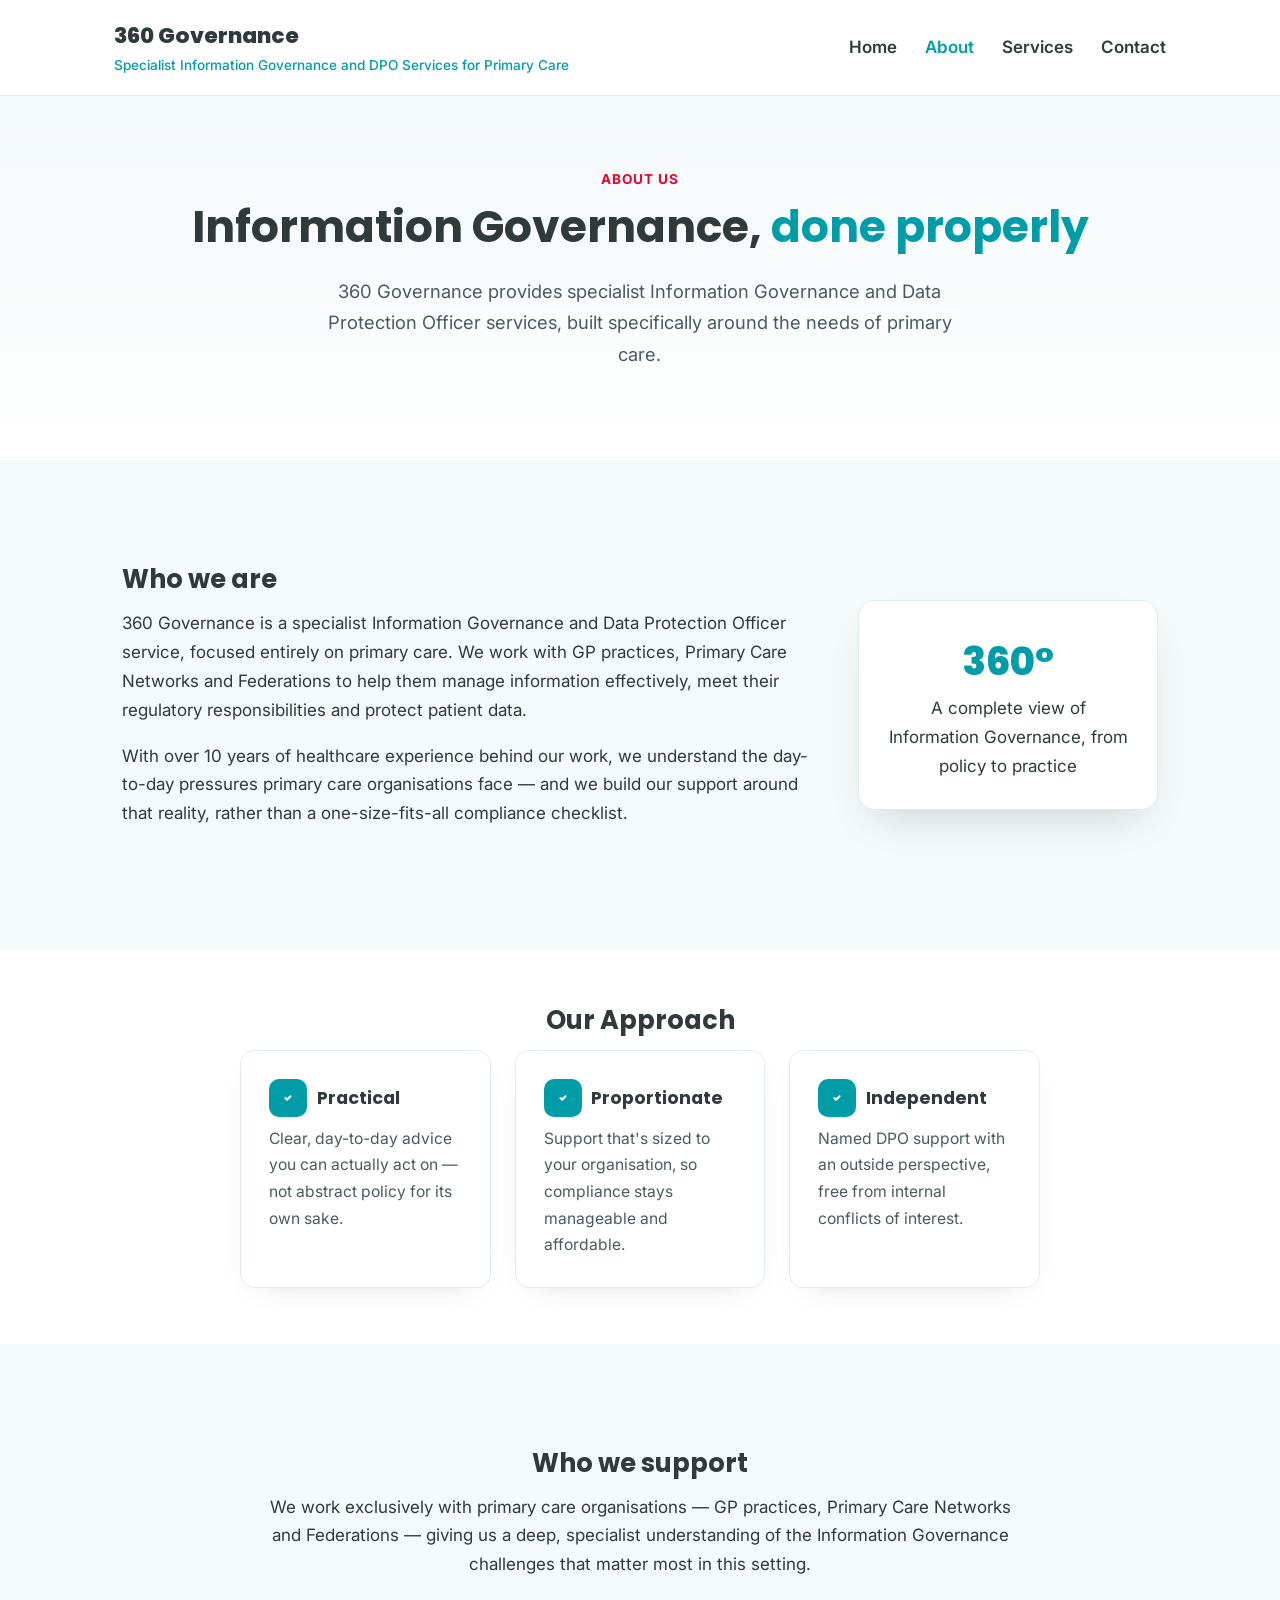
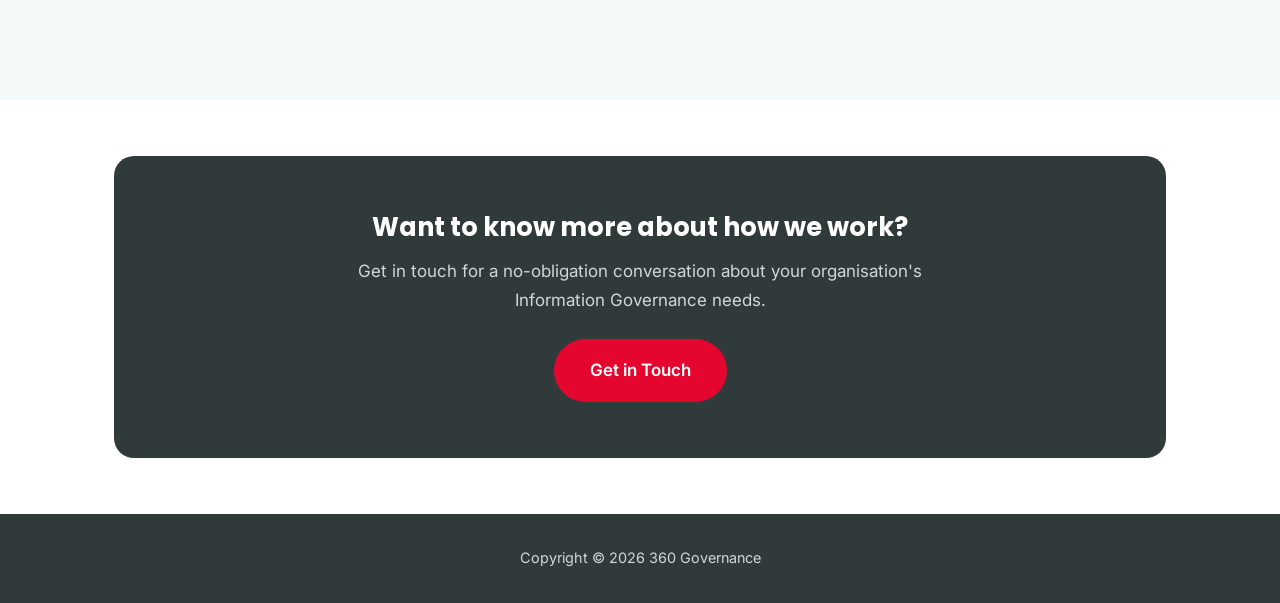
==== about.html @ 07951db1 "Build static 360 Governance site (HTML/CSS, GitHub Pages ready)" ====
<!doctype html>
<html lang="en">
<head>
<meta charset="UTF-8">
<meta name="viewport" content="width=device-width, initial-scale=1.0">
<title>About | 360 Governance</title>
<meta name="description" content="360 Governance is a specialist Information Governance and Data Protection Officer service, focused entirely on primary care.">
<link rel="preconnect" href="https://fonts.googleapis.com">
<link rel="preconnect" href="https://fonts.gstatic.com" crossorigin>
<link href="https://fonts.googleapis.com/css2?family=Inter:wght@400;500;600&family=Poppins:wght@600;700;800&display=swap" rel="stylesheet">
<link rel="stylesheet" href="styles.css">
</head>
<body>

<header class="site-header">
  <div class="container">
    <div class="brand">
      <span class="site-title">360 Governance</span>
      <span class="site-tagline">Specialist Information Governance and DPO Services for Primary Care</span>
    </div>
    <nav class="main-nav">
      <ul>
        <li><a href="index.html">Home</a></li>
        <li><a href="about.html" class="active">About</a></li>
        <li><a href="services.html">Services</a></li>
        <li><a href="contact.html">Contact</a></li>
      </ul>
    </nav>
  </div>
</header>

<section class="hero center">
  <div class="container">
    <div class="hero-eyebrow">About Us</div>
    <h1>Information Governance, <span class="accent">done properly</span></h1>
    <p class="lead">360 Governance provides specialist Information Governance and Data Protection Officer services, built specifically around the needs of primary care.</p>
  </div>
</section>

<section class="section-alt">
  <div class="container section-alt-inner hero-grid">
    <div>
      <h2>Who we are</h2>
      <p>360 Governance is a specialist Information Governance and Data Protection Officer service, focused entirely on primary care. We work with GP practices, Primary Care Networks and Federations to help them manage information effectively, meet their regulatory responsibilities and protect patient data.</p>
      <p>With over 10 years of healthcare experience behind our work, we understand the day-to-day pressures primary care organisations face — and we build our support around that reality, rather than a one-size-fits-all compliance checklist.</p>
    </div>
    <div>
      <div class="hero-badge">
        <span class="num">360&deg;</span>
        A complete view of Information Governance, from policy to practice
      </div>
    </div>
  </div>
</section>

<section>
  <div class="container">
    <h2 style="text-align:center;">Our Approach</h2>
    <div class="card-grid cols-2" style="max-width:800px;margin:0 auto;grid-template-columns:repeat(3,1fr);">
      <div class="card">
        <h3>Practical</h3>
        <p>Clear, day-to-day advice you can actually act on — not abstract policy for its own sake.</p>
      </div>
      <div class="card">
        <h3>Proportionate</h3>
        <p>Support that's sized to your organisation, so compliance stays manageable and affordable.</p>
      </div>
      <div class="card">
        <h3>Independent</h3>
        <p>Named DPO support with an outside perspective, free from internal conflicts of interest.</p>
      </div>
    </div>
  </div>
</section>

<section class="section-alt">
  <div class="container section-alt-inner section-center">
    <h2>Who we support</h2>
    <p>We work exclusively with primary care organisations — GP practices, Primary Care Networks and Federations — giving us a deep, specialist understanding of the Information Governance challenges that matter most in this setting.</p>
  </div>
</section>

<section>
  <div class="container">
    <div class="cta-band">
      <h2>Want to know more about how we work?</h2>
      <p>Get in touch for a no-obligation conversation about your organisation's Information Governance needs.</p>
      <div class="btn-group">
        <a href="contact.html" class="btn btn-primary">Get in Touch</a>
      </div>
    </div>
  </div>
</section>

<footer class="site-footer">
  <div class="container">
    Copyright &copy; 2026 360 Governance
  </div>
</footer>

</body>
</html>
---- styles.css ----
:root{
  --ig-teal:#009DA8;
  --ig-teal-dark:#00747c;
  --ig-navy:#303A3B;
  --ig-red:#E5062F;
  --ig-red-dark:#c2041f;
  --ig-bg-alt:#F4F9FA;
  --ig-border:#E3ECED;
}
*{box-sizing:border-box;}
body{margin:0;font-family:'Inter',-apple-system,'Segoe UI',Roboto,sans-serif;color:var(--ig-navy);font-size:17px;line-height:1.7;background:#fff;}
h1,h2,h3,h4{font-family:'Poppins',sans-serif;font-weight:700;color:var(--ig-navy);line-height:1.25;margin:0 0 .5em;}
p{margin:0 0 1em;}
a{color:var(--ig-teal);text-decoration:none;}
a:hover{color:var(--ig-teal-dark);}
.accent{color:var(--ig-teal);}
.container{max-width:1100px;margin:0 auto;padding:0 1.5rem;}

header.site-header{border-bottom:1px solid var(--ig-border);padding:1.1rem 0;}
header.site-header .container{display:flex;align-items:center;justify-content:space-between;flex-wrap:wrap;gap:1rem;}
.brand{display:flex;flex-direction:column;}
.brand .site-title{font-family:'Poppins',sans-serif;font-weight:800;font-size:1.35rem;color:var(--ig-navy);}
.brand .site-tagline{font-size:.85rem;color:var(--ig-teal);font-weight:500;}
nav.main-nav ul{list-style:none;display:flex;gap:1.75rem;margin:0;padding:0;}
nav.main-nav a{font-weight:600;color:var(--ig-navy);}
nav.main-nav a:hover, nav.main-nav a.active{color:var(--ig-teal);}

.btn{display:inline-block;border-radius:100px;padding:.9em 2em;font-weight:600;font-family:'Inter',sans-serif;border:2px solid transparent;transition:all .2s ease;cursor:pointer;}
.btn-primary{background:var(--ig-red);color:#fff;}
.btn-primary:hover{background:var(--ig-red-dark);color:#fff;transform:translateY(-1px);}
.btn-outline{background:transparent;border-color:var(--ig-teal);color:var(--ig-teal);}
.btn-outline:hover{background:var(--ig-teal);color:#fff;}
.btn-group{display:flex;gap:1rem;flex-wrap:wrap;margin-top:1.5rem;}

.hero{background:linear-gradient(180deg,#F4F9FA 0%,#fff 100%);padding:4.5rem 0;}
.hero-eyebrow{text-transform:uppercase;letter-spacing:.08em;font-weight:700;font-size:.85rem;color:var(--ig-red);margin-bottom:.5rem;}
.hero h1{font-size:2.75rem;}
.hero p.lead{font-size:1.15rem;color:#4b5a5b;max-width:36em;}
.hero.center{text-align:center;}
.hero.center p.lead{margin-left:auto;margin-right:auto;}
.hero-grid{display:flex;align-items:center;gap:2.5rem;flex-wrap:wrap;}
.hero-grid > div:first-child{flex:1 1 480px;}
.hero-grid > div:last-child{flex:0 1 300px;}

.hero-badge{background:#fff;border:1px solid var(--ig-border);border-radius:16px;padding:1.75rem;box-shadow:0 20px 40px -20px rgba(48,58,59,.25);text-align:center;}
.hero-badge .num{font-family:'Poppins',sans-serif;font-weight:800;font-size:2.4rem;color:var(--ig-teal);display:block;}

section{padding:3.5rem 0;}
.section-alt{background:var(--ig-bg-alt);}
.section-alt-inner{border-radius:20px;padding:3rem 2rem;}
.section-center{text-align:center;}
.section-center p{max-width:44em;margin-left:auto;margin-right:auto;}
.section-intro{text-align:center;color:#4b5a5b;max-width:36em;margin:0 auto 2.5rem;}

.card-grid{display:grid;grid-template-columns:repeat(3,1fr);gap:1.5rem;}
.card-grid.cols-4{grid-template-columns:repeat(4,1fr);}
.card-grid.cols-2{grid-template-columns:repeat(2,1fr);}
.card{background:#fff;border:1px solid var(--ig-border);border-radius:14px;padding:1.75rem;box-shadow:0 10px 30px -22px rgba(48,58,59,.35);transition:transform .2s ease,box-shadow .2s ease;}
.card:hover{transform:translateY(-4px);box-shadow:0 16px 30px -18px rgba(0,157,168,.35);}
.card h3{display:flex;align-items:center;gap:.6rem;font-size:1.1rem;margin-top:0;}
.card h3:before{content:"";width:38px;height:38px;flex:0 0 38px;border-radius:10px;background:var(--ig-teal) url("data:image/svg+xml,%3Csvg xmlns='http://www.w3.org/2000/svg' width='20' height='20' viewBox='0 0 24 24' fill='none' stroke='white' stroke-width='2.5' stroke-linecap='round' stroke-linejoin='round'%3E%3Cpath d='M9 12l2 2 4-4'/%3E%3C/svg%3E") no-repeat center;}
.card p{margin-bottom:0;font-size:.98rem;color:#4b5a5b;}

.why-list{list-style:none;margin:2rem auto 0;padding:0;display:grid;grid-template-columns:1fr 1fr;gap:.9rem 2rem;max-width:44em;}
.why-list li{position:relative;padding-left:2.1rem;font-weight:500;}
.why-list li:before{content:"";position:absolute;left:0;top:.15em;width:1.4rem;height:1.4rem;border-radius:50%;background:var(--ig-teal) url("data:image/svg+xml,%3Csvg xmlns='http://www.w3.org/2000/svg' width='14' height='14' viewBox='0 0 24 24' fill='none' stroke='white' stroke-width='3' stroke-linecap='round' stroke-linejoin='round'%3E%3Cpath d='M20 6L9 17l-5-5'/%3E%3C/svg%3E") no-repeat center;}

.cta-band{background:var(--ig-navy);border-radius:20px;padding:3.5rem 2rem;text-align:center;}
.cta-band h2{color:#fff;}
.cta-band p{color:#cfd8d9;max-width:38em;margin:0 auto 1.5rem;}
.cta-band .btn-group{justify-content:center;}

footer.site-footer{background:var(--ig-navy);color:#cfd8d9;padding:2rem 0;text-align:center;font-size:.9rem;}
footer.site-footer a{color:#cfd8d9;}
footer.site-footer a:hover{color:var(--ig-teal);}

.contact-mailto{text-align:center;padding:1rem 0 2rem;}
.contact-mailto .hero-badge{max-width:420px;margin:0 auto;}
.contact-mailto .btn{margin-top:1rem;}

@media (max-width:780px){
  .hero h1{font-size:2rem;}
  .hero{padding:2.5rem 0;}
  .card-grid, .card-grid.cols-4, .card-grid.cols-2{grid-template-columns:1fr;}
  .why-list{grid-template-columns:1fr;}
  nav.main-nav ul{gap:1rem;flex-wrap:wrap;justify-content:center;}
  header.site-header .container{flex-direction:column;text-align:center;}
}
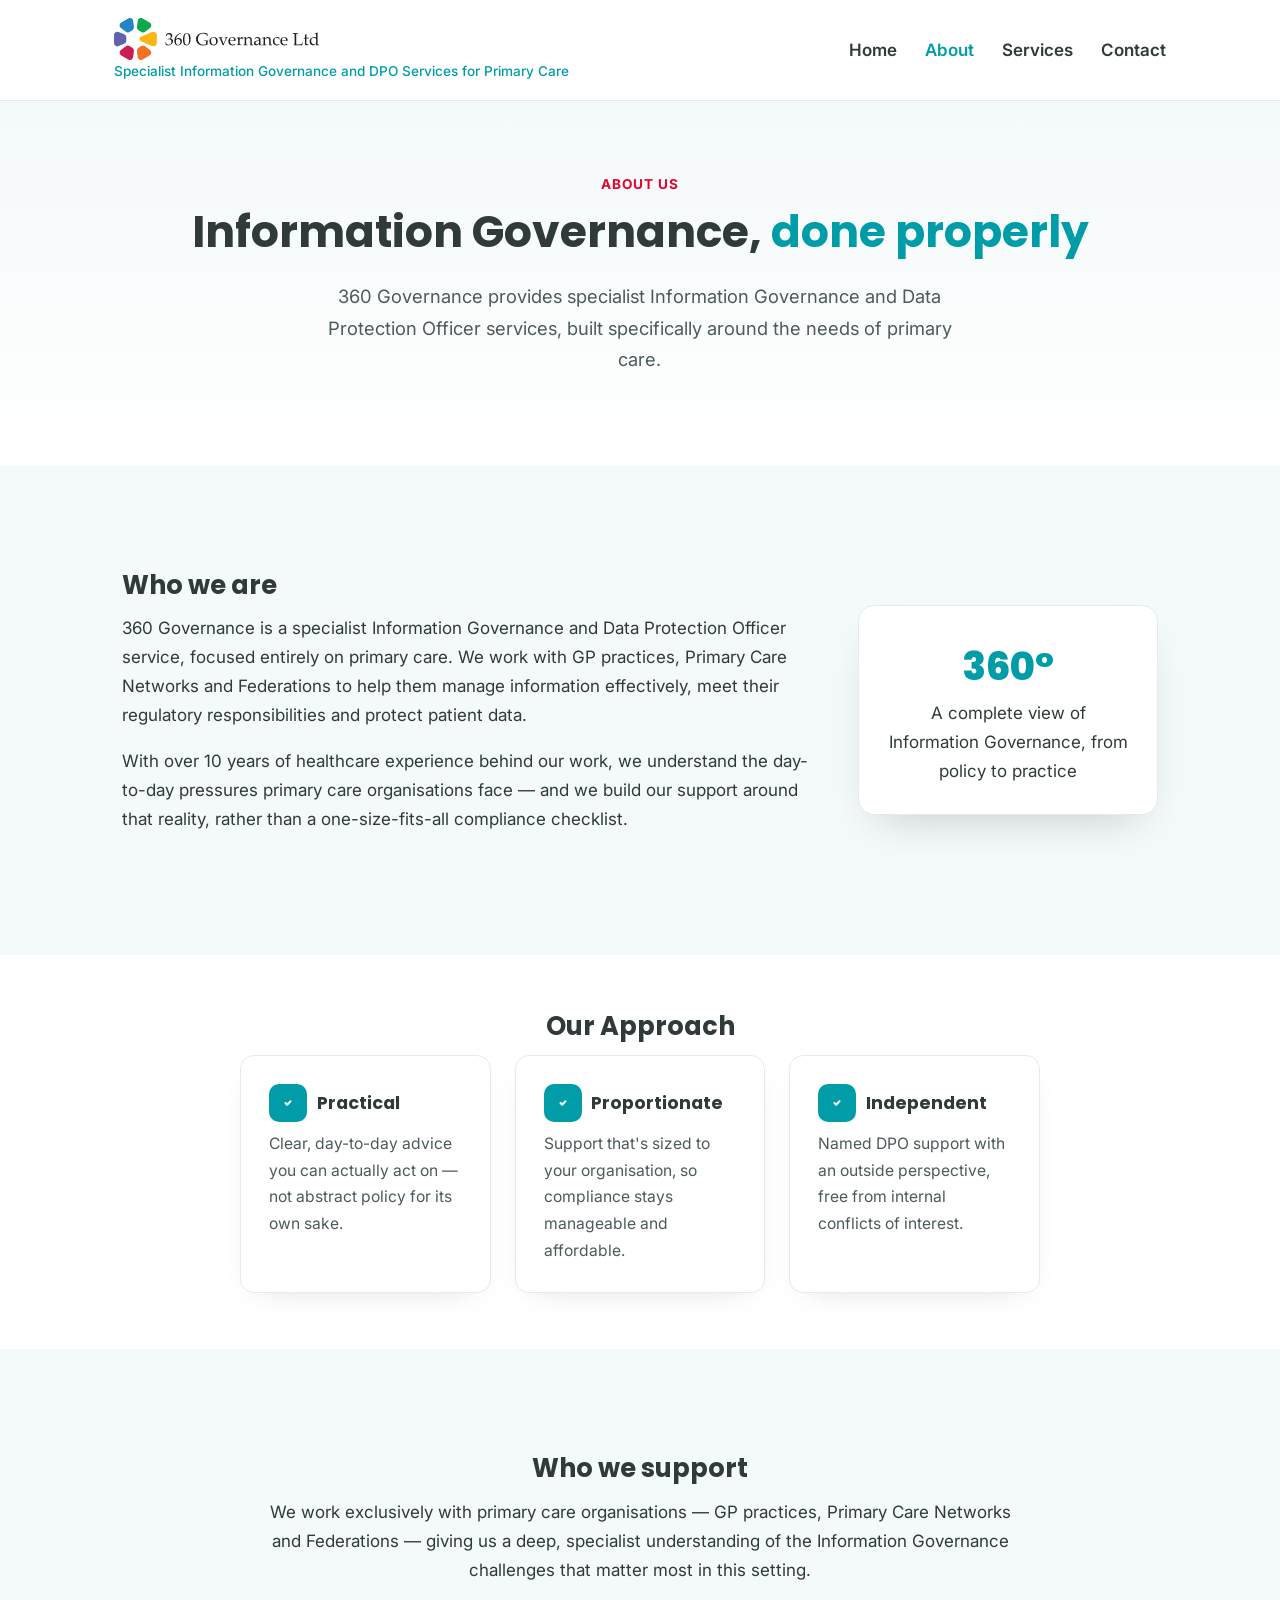
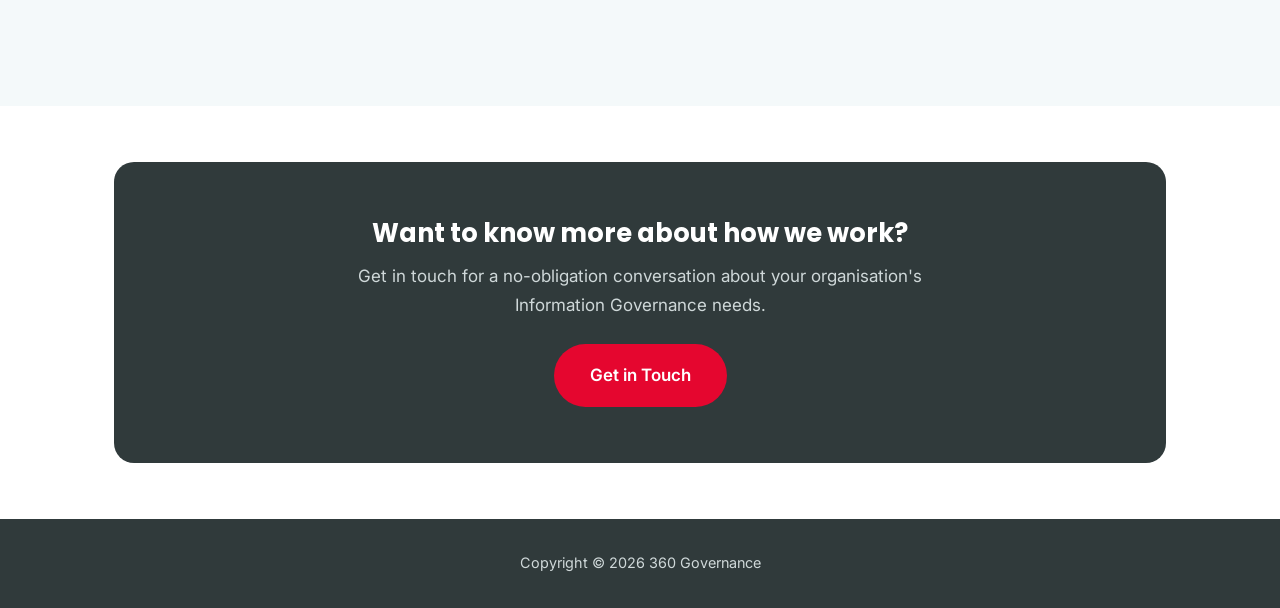
==== commit 7622cdad: "Add 360 Governance logo to header and favicon" ====
--- a/about.html
+++ b/about.html
@@ -9,13 +9,14 @@
 <link rel="preconnect" href="https://fonts.gstatic.com" crossorigin>
 <link href="https://fonts.googleapis.com/css2?family=Inter:wght@400;500;600&family=Poppins:wght@600;700;800&display=swap" rel="stylesheet">
 <link rel="stylesheet" href="styles.css">
+<link rel="icon" href="images/logo.svg" type="image/svg+xml">
 </head>
 <body>
 
 <header class="site-header">
   <div class="container">
     <div class="brand">
-      <span class="site-title">360 Governance</span>
+      <a href="index.html" class="brand-logo-link"><img src="images/logo.svg" alt="360 Governance" class="brand-logo"></a>
       <span class="site-tagline">Specialist Information Governance and DPO Services for Primary Care</span>
     </div>
     <nav class="main-nav">
--- a/styles.css
+++ b/styles.css
@@ -86,3 +86,10 @@
   nav.main-nav ul{gap:1rem;flex-wrap:wrap;justify-content:center;}
   header.site-header .container{flex-direction:column;text-align:center;}
 }
+
+.brand-logo-link{display:inline-block;}
+.brand-logo{height:42px;width:auto;display:block;}
+@media (max-width:780px){
+  .brand-logo{height:36px;}
+  header.site-header .container{align-items:center;}
+}
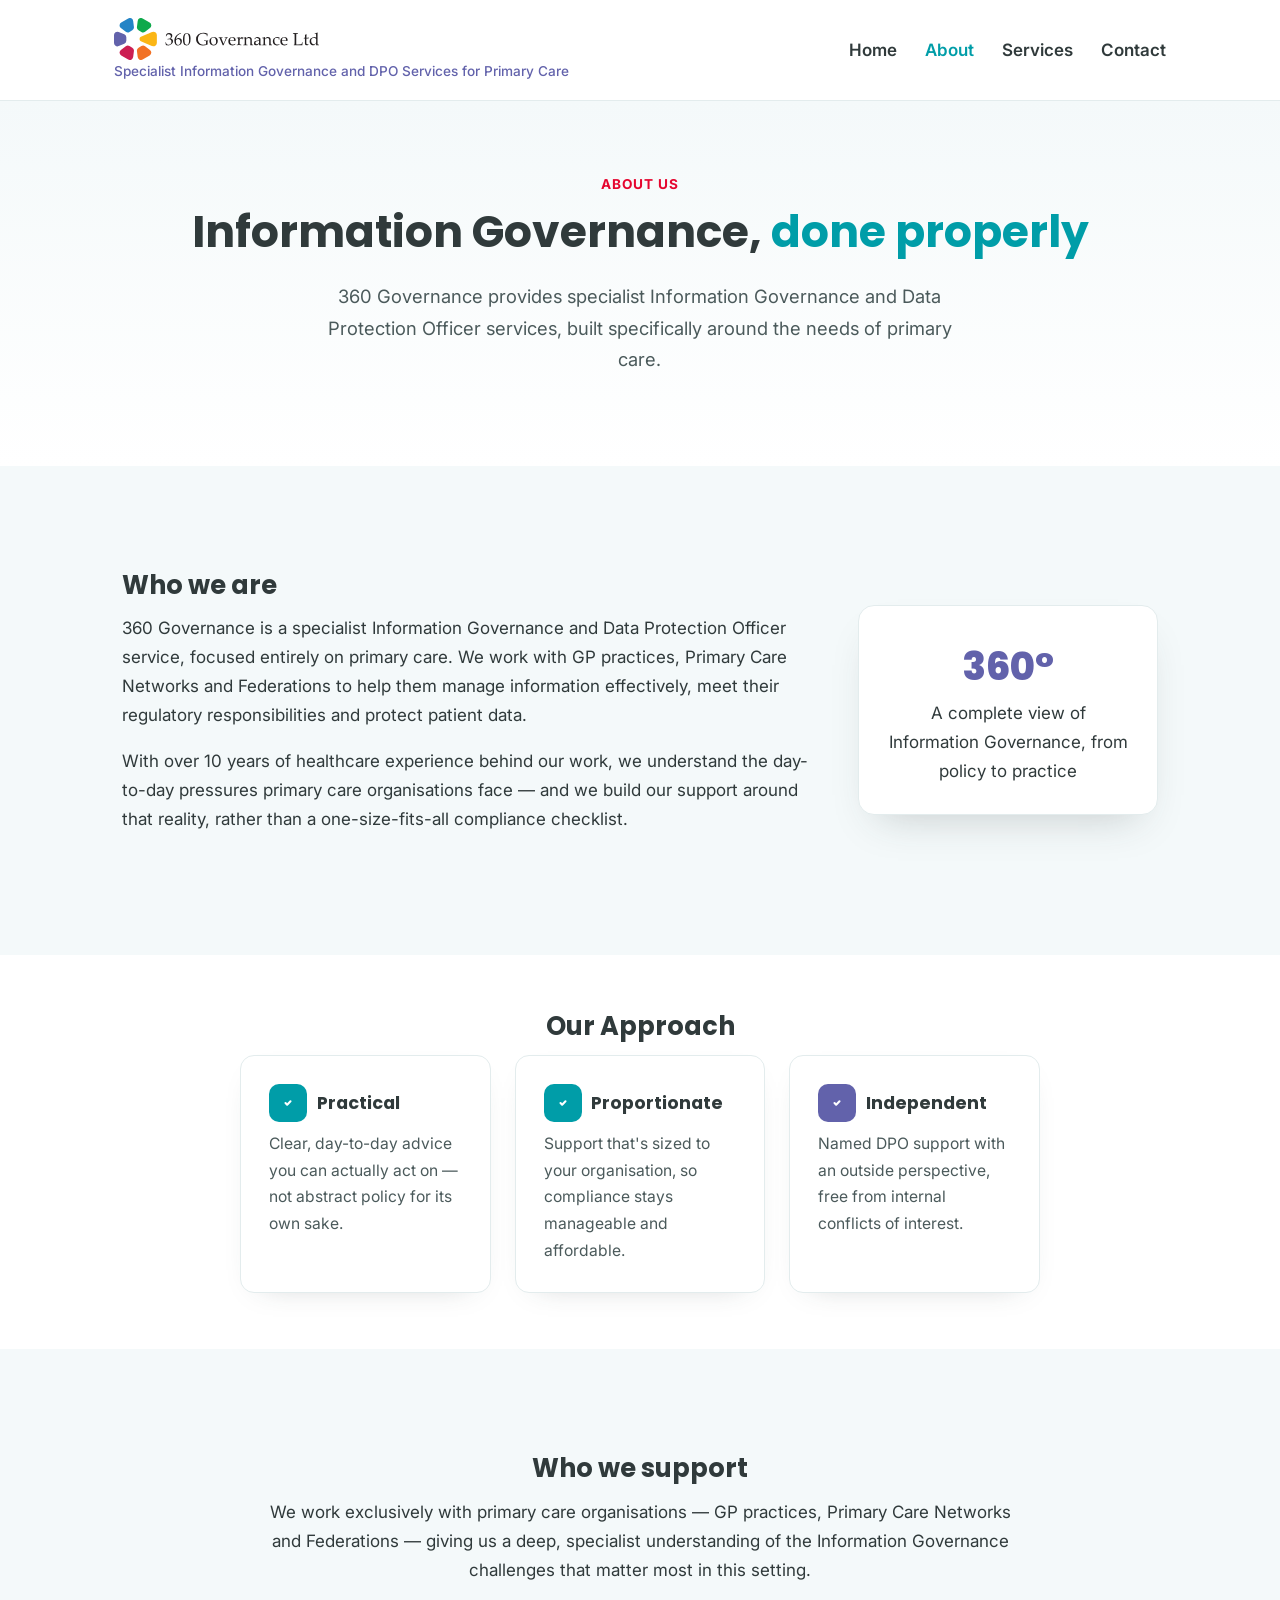
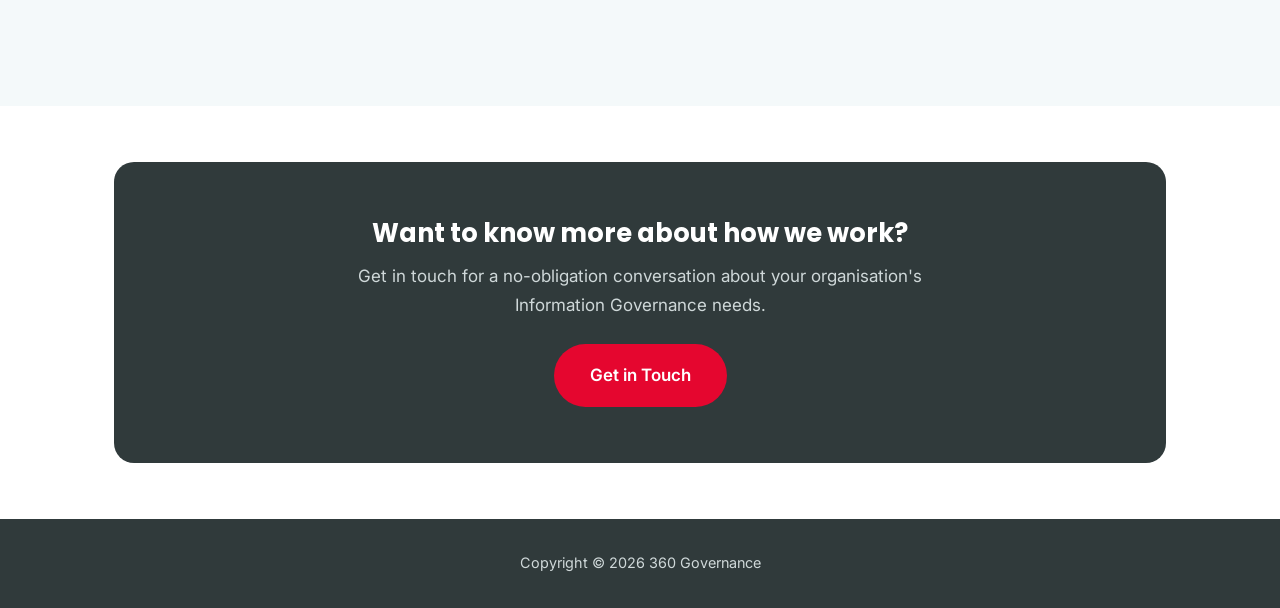
==== commit c043330f: "Bring the logo's purple into the site as a secondary accent" ====
--- a/about.html
+++ b/about.html
@@ -66,7 +66,7 @@
         <h3>Proportionate</h3>
         <p>Support that's sized to your organisation, so compliance stays manageable and affordable.</p>
       </div>
-      <div class="card">
+      <div class="card card-purple">
         <h3>Independent</h3>
         <p>Named DPO support with an outside perspective, free from internal conflicts of interest.</p>
       </div>
--- a/styles.css
+++ b/styles.css
@@ -6,13 +6,15 @@
   --ig-red-dark:#c2041f;
   --ig-bg-alt:#F4F9FA;
   --ig-border:#E3ECED;
+  --ig-purple:#6262AB;
+  --ig-purple-dark:#4C4C86;
 }
 *{box-sizing:border-box;}
 body{margin:0;font-family:'Inter',-apple-system,'Segoe UI',Roboto,sans-serif;color:var(--ig-navy);font-size:17px;line-height:1.7;background:#fff;}
 h1,h2,h3,h4{font-family:'Poppins',sans-serif;font-weight:700;color:var(--ig-navy);line-height:1.25;margin:0 0 .5em;}
 p{margin:0 0 1em;}
 a{color:var(--ig-teal);text-decoration:none;}
-a:hover{color:var(--ig-teal-dark);}
+a:hover{color:var(--ig-purple);}
 .accent{color:var(--ig-teal);}
 .container{max-width:1100px;margin:0 auto;padding:0 1.5rem;}
 
@@ -20,7 +22,7 @@
 header.site-header .container{display:flex;align-items:center;justify-content:space-between;flex-wrap:wrap;gap:1rem;}
 .brand{display:flex;flex-direction:column;}
 .brand .site-title{font-family:'Poppins',sans-serif;font-weight:800;font-size:1.35rem;color:var(--ig-navy);}
-.brand .site-tagline{font-size:.85rem;color:var(--ig-teal);font-weight:500;}
+.brand .site-tagline{font-size:.85rem;color:var(--ig-purple);font-weight:500;}
 nav.main-nav ul{list-style:none;display:flex;gap:1.75rem;margin:0;padding:0;}
 nav.main-nav a{font-weight:600;color:var(--ig-navy);}
 nav.main-nav a:hover, nav.main-nav a.active{color:var(--ig-teal);}
@@ -43,7 +45,7 @@
 .hero-grid > div:last-child{flex:0 1 300px;}
 
 .hero-badge{background:#fff;border:1px solid var(--ig-border);border-radius:16px;padding:1.75rem;box-shadow:0 20px 40px -20px rgba(48,58,59,.25);text-align:center;}
-.hero-badge .num{font-family:'Poppins',sans-serif;font-weight:800;font-size:2.4rem;color:var(--ig-teal);display:block;}
+.hero-badge .num{font-family:'Poppins',sans-serif;font-weight:800;font-size:2.4rem;color:var(--ig-purple);display:block;}
 
 section{padding:3.5rem 0;}
 .section-alt{background:var(--ig-bg-alt);}
@@ -59,6 +61,7 @@
 .card:hover{transform:translateY(-4px);box-shadow:0 16px 30px -18px rgba(0,157,168,.35);}
 .card h3{display:flex;align-items:center;gap:.6rem;font-size:1.1rem;margin-top:0;}
 .card h3:before{content:"";width:38px;height:38px;flex:0 0 38px;border-radius:10px;background:var(--ig-teal) url("data:image/svg+xml,%3Csvg xmlns='http://www.w3.org/2000/svg' width='20' height='20' viewBox='0 0 24 24' fill='none' stroke='white' stroke-width='2.5' stroke-linecap='round' stroke-linejoin='round'%3E%3Cpath d='M9 12l2 2 4-4'/%3E%3C/svg%3E") no-repeat center;}
+.card-purple h3:before{background:var(--ig-purple) url("data:image/svg+xml,%3Csvg xmlns='http://www.w3.org/2000/svg' width='20' height='20' viewBox='0 0 24 24' fill='none' stroke='white' stroke-width='2.5' stroke-linecap='round' stroke-linejoin='round'%3E%3Cpath d='M9 12l2 2 4-4'/%3E%3C/svg%3E") no-repeat center;}
 .card p{margin-bottom:0;font-size:.98rem;color:#4b5a5b;}
 
 .why-list{list-style:none;margin:2rem auto 0;padding:0;display:grid;grid-template-columns:1fr 1fr;gap:.9rem 2rem;max-width:44em;}
@@ -72,7 +75,7 @@
 
 footer.site-footer{background:var(--ig-navy);color:#cfd8d9;padding:2rem 0;text-align:center;font-size:.9rem;}
 footer.site-footer a{color:#cfd8d9;}
-footer.site-footer a:hover{color:var(--ig-teal);}
+footer.site-footer a:hover{color:var(--ig-purple);}
 
 .contact-mailto{text-align:center;padding:1rem 0 2rem;}
 .contact-mailto .hero-badge{max-width:420px;margin:0 auto;}
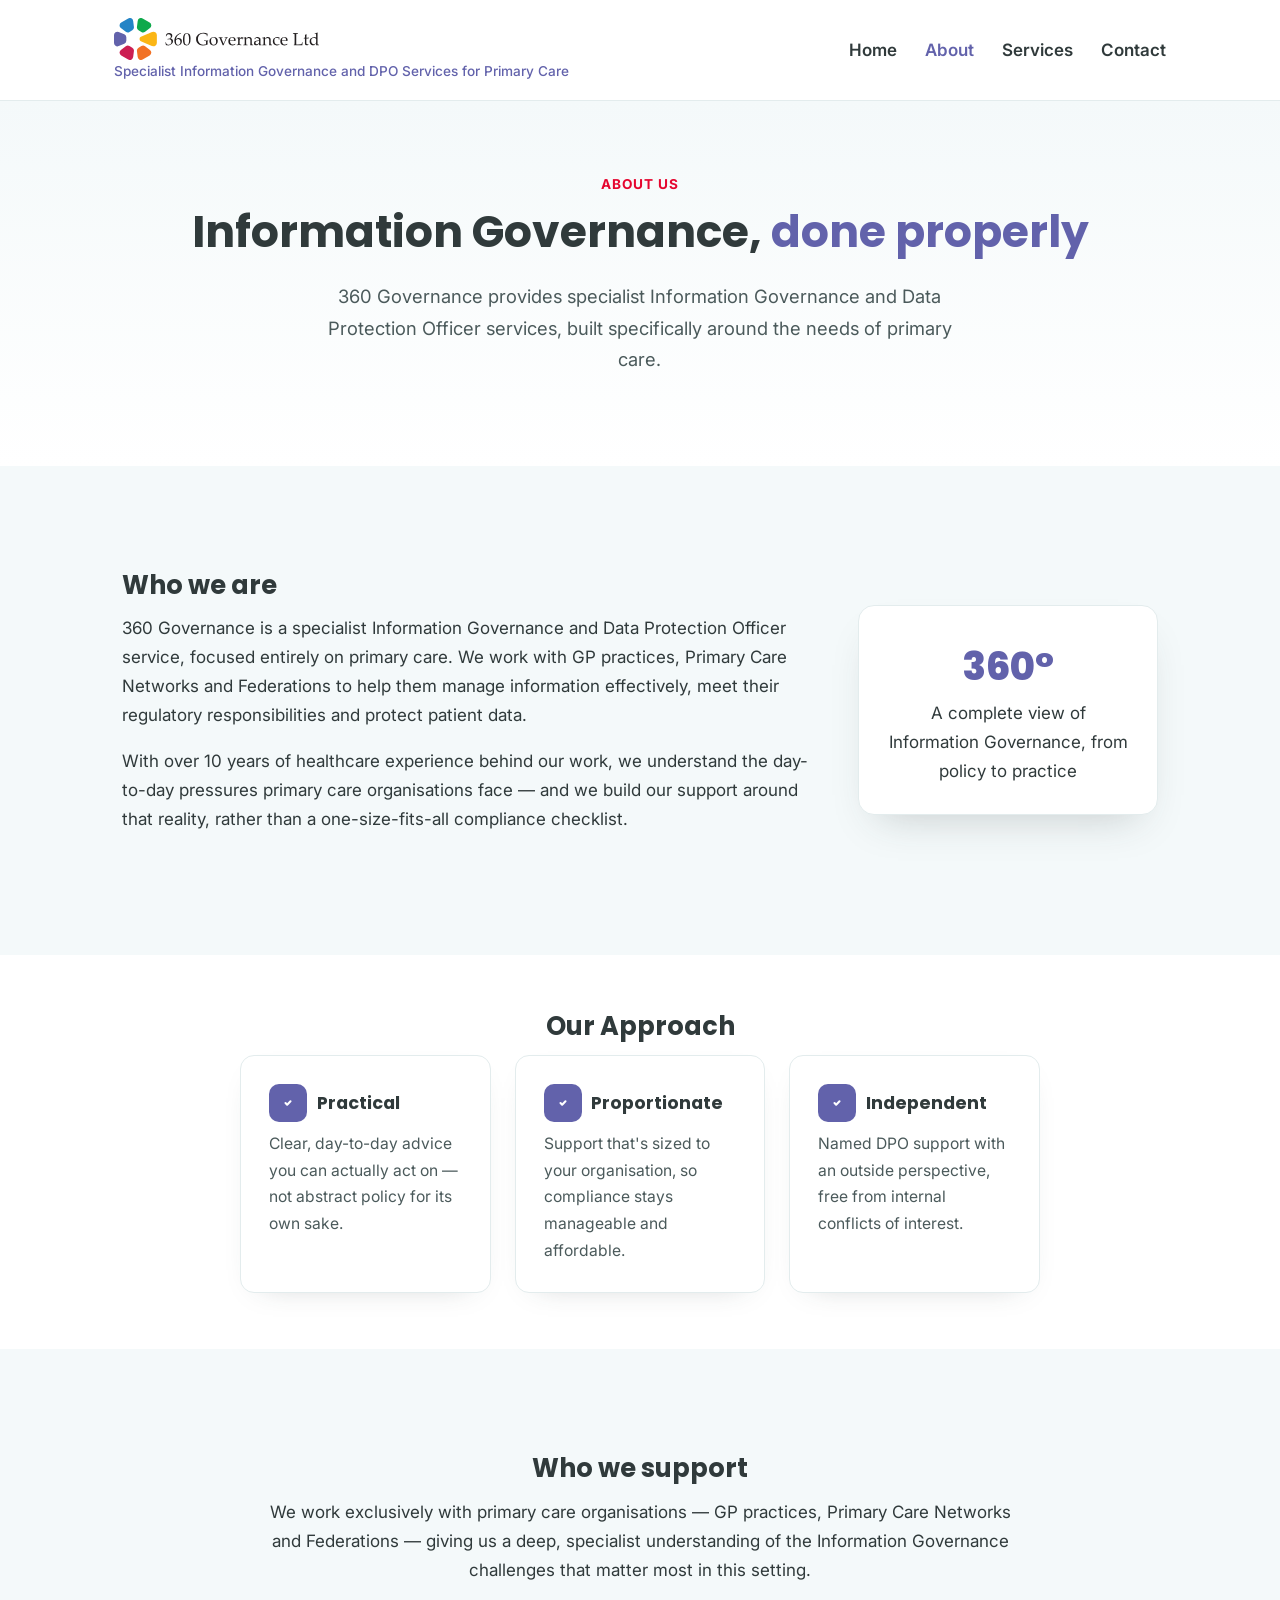
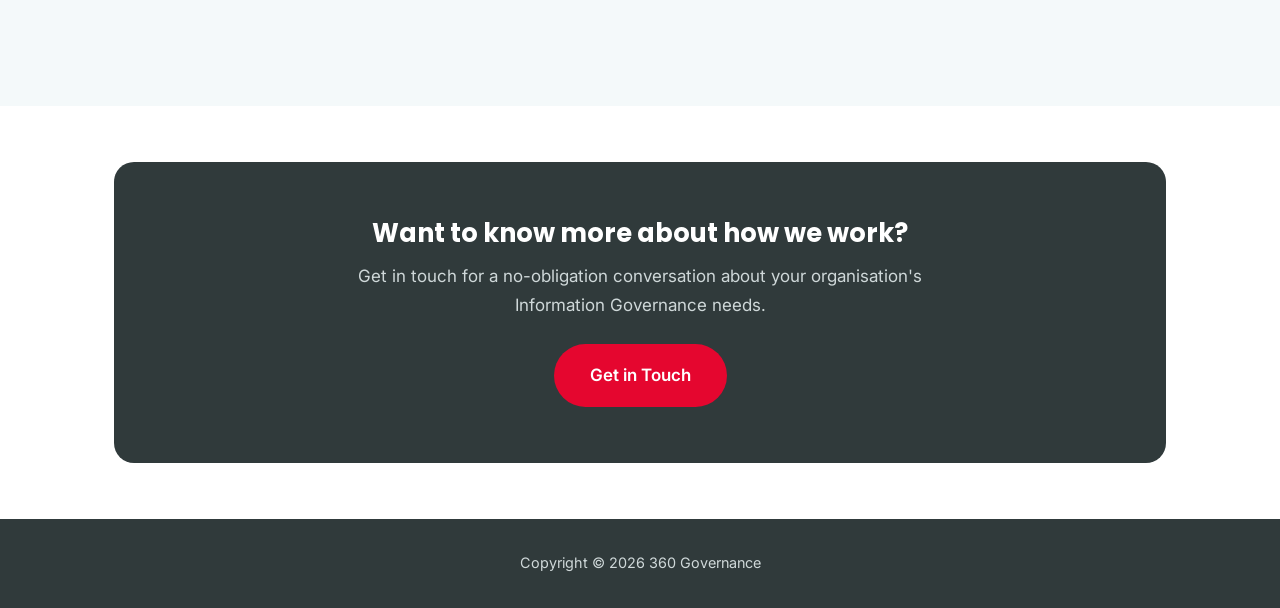
==== commit 65d8d3ad: "Replace teal with purple as the site's primary accent colour" ====
--- a/about.html
+++ b/about.html
@@ -66,7 +66,7 @@
         <h3>Proportionate</h3>
         <p>Support that's sized to your organisation, so compliance stays manageable and affordable.</p>
       </div>
-      <div class="card card-purple">
+      <div class="card">
         <h3>Independent</h3>
         <p>Named DPO support with an outside perspective, free from internal conflicts of interest.</p>
       </div>
--- a/styles.css
+++ b/styles.css
@@ -1,21 +1,19 @@
 :root{
-  --ig-teal:#009DA8;
-  --ig-teal-dark:#00747c;
+  --ig-purple:#6262AB;
+  --ig-purple-dark:#4C4C86;
   --ig-navy:#303A3B;
   --ig-red:#E5062F;
   --ig-red-dark:#c2041f;
   --ig-bg-alt:#F4F9FA;
   --ig-border:#E3ECED;
-  --ig-purple:#6262AB;
-  --ig-purple-dark:#4C4C86;
 }
 *{box-sizing:border-box;}
 body{margin:0;font-family:'Inter',-apple-system,'Segoe UI',Roboto,sans-serif;color:var(--ig-navy);font-size:17px;line-height:1.7;background:#fff;}
 h1,h2,h3,h4{font-family:'Poppins',sans-serif;font-weight:700;color:var(--ig-navy);line-height:1.25;margin:0 0 .5em;}
 p{margin:0 0 1em;}
-a{color:var(--ig-teal);text-decoration:none;}
-a:hover{color:var(--ig-purple);}
-.accent{color:var(--ig-teal);}
+a{color:var(--ig-purple);text-decoration:none;}
+a:hover{color:var(--ig-purple-dark);}
+.accent{color:var(--ig-purple);}
 .container{max-width:1100px;margin:0 auto;padding:0 1.5rem;}
 
 header.site-header{border-bottom:1px solid var(--ig-border);padding:1.1rem 0;}
@@ -25,13 +23,13 @@
 .brand .site-tagline{font-size:.85rem;color:var(--ig-purple);font-weight:500;}
 nav.main-nav ul{list-style:none;display:flex;gap:1.75rem;margin:0;padding:0;}
 nav.main-nav a{font-weight:600;color:var(--ig-navy);}
-nav.main-nav a:hover, nav.main-nav a.active{color:var(--ig-teal);}
+nav.main-nav a:hover, nav.main-nav a.active{color:var(--ig-purple);}
 
 .btn{display:inline-block;border-radius:100px;padding:.9em 2em;font-weight:600;font-family:'Inter',sans-serif;border:2px solid transparent;transition:all .2s ease;cursor:pointer;}
 .btn-primary{background:var(--ig-red);color:#fff;}
 .btn-primary:hover{background:var(--ig-red-dark);color:#fff;transform:translateY(-1px);}
-.btn-outline{background:transparent;border-color:var(--ig-teal);color:var(--ig-teal);}
-.btn-outline:hover{background:var(--ig-teal);color:#fff;}
+.btn-outline{background:transparent;border-color:var(--ig-purple);color:var(--ig-purple);}
+.btn-outline:hover{background:var(--ig-purple);color:#fff;}
 .btn-group{display:flex;gap:1rem;flex-wrap:wrap;margin-top:1.5rem;}
 
 .hero{background:linear-gradient(180deg,#F4F9FA 0%,#fff 100%);padding:4.5rem 0;}
@@ -58,15 +56,14 @@
 .card-grid.cols-4{grid-template-columns:repeat(4,1fr);}
 .card-grid.cols-2{grid-template-columns:repeat(2,1fr);}
 .card{background:#fff;border:1px solid var(--ig-border);border-radius:14px;padding:1.75rem;box-shadow:0 10px 30px -22px rgba(48,58,59,.35);transition:transform .2s ease,box-shadow .2s ease;}
-.card:hover{transform:translateY(-4px);box-shadow:0 16px 30px -18px rgba(0,157,168,.35);}
+.card:hover{transform:translateY(-4px);box-shadow:0 16px 30px -18px rgba(98,98,171,.35);}
 .card h3{display:flex;align-items:center;gap:.6rem;font-size:1.1rem;margin-top:0;}
-.card h3:before{content:"";width:38px;height:38px;flex:0 0 38px;border-radius:10px;background:var(--ig-teal) url("data:image/svg+xml,%3Csvg xmlns='http://www.w3.org/2000/svg' width='20' height='20' viewBox='0 0 24 24' fill='none' stroke='white' stroke-width='2.5' stroke-linecap='round' stroke-linejoin='round'%3E%3Cpath d='M9 12l2 2 4-4'/%3E%3C/svg%3E") no-repeat center;}
-.card-purple h3:before{background:var(--ig-purple) url("data:image/svg+xml,%3Csvg xmlns='http://www.w3.org/2000/svg' width='20' height='20' viewBox='0 0 24 24' fill='none' stroke='white' stroke-width='2.5' stroke-linecap='round' stroke-linejoin='round'%3E%3Cpath d='M9 12l2 2 4-4'/%3E%3C/svg%3E") no-repeat center;}
+.card h3:before{content:"";width:38px;height:38px;flex:0 0 38px;border-radius:10px;background:var(--ig-purple) url("data:image/svg+xml,%3Csvg xmlns='http://www.w3.org/2000/svg' width='20' height='20' viewBox='0 0 24 24' fill='none' stroke='white' stroke-width='2.5' stroke-linecap='round' stroke-linejoin='round'%3E%3Cpath d='M9 12l2 2 4-4'/%3E%3C/svg%3E") no-repeat center;}
 .card p{margin-bottom:0;font-size:.98rem;color:#4b5a5b;}
 
 .why-list{list-style:none;margin:2rem auto 0;padding:0;display:grid;grid-template-columns:1fr 1fr;gap:.9rem 2rem;max-width:44em;}
 .why-list li{position:relative;padding-left:2.1rem;font-weight:500;}
-.why-list li:before{content:"";position:absolute;left:0;top:.15em;width:1.4rem;height:1.4rem;border-radius:50%;background:var(--ig-teal) url("data:image/svg+xml,%3Csvg xmlns='http://www.w3.org/2000/svg' width='14' height='14' viewBox='0 0 24 24' fill='none' stroke='white' stroke-width='3' stroke-linecap='round' stroke-linejoin='round'%3E%3Cpath d='M20 6L9 17l-5-5'/%3E%3C/svg%3E") no-repeat center;}
+.why-list li:before{content:"";position:absolute;left:0;top:.15em;width:1.4rem;height:1.4rem;border-radius:50%;background:var(--ig-purple) url("data:image/svg+xml,%3Csvg xmlns='http://www.w3.org/2000/svg' width='14' height='14' viewBox='0 0 24 24' fill='none' stroke='white' stroke-width='3' stroke-linecap='round' stroke-linejoin='round'%3E%3Cpath d='M20 6L9 17l-5-5'/%3E%3C/svg%3E") no-repeat center;}
 
 .cta-band{background:var(--ig-navy);border-radius:20px;padding:3.5rem 2rem;text-align:center;}
 .cta-band h2{color:#fff;}
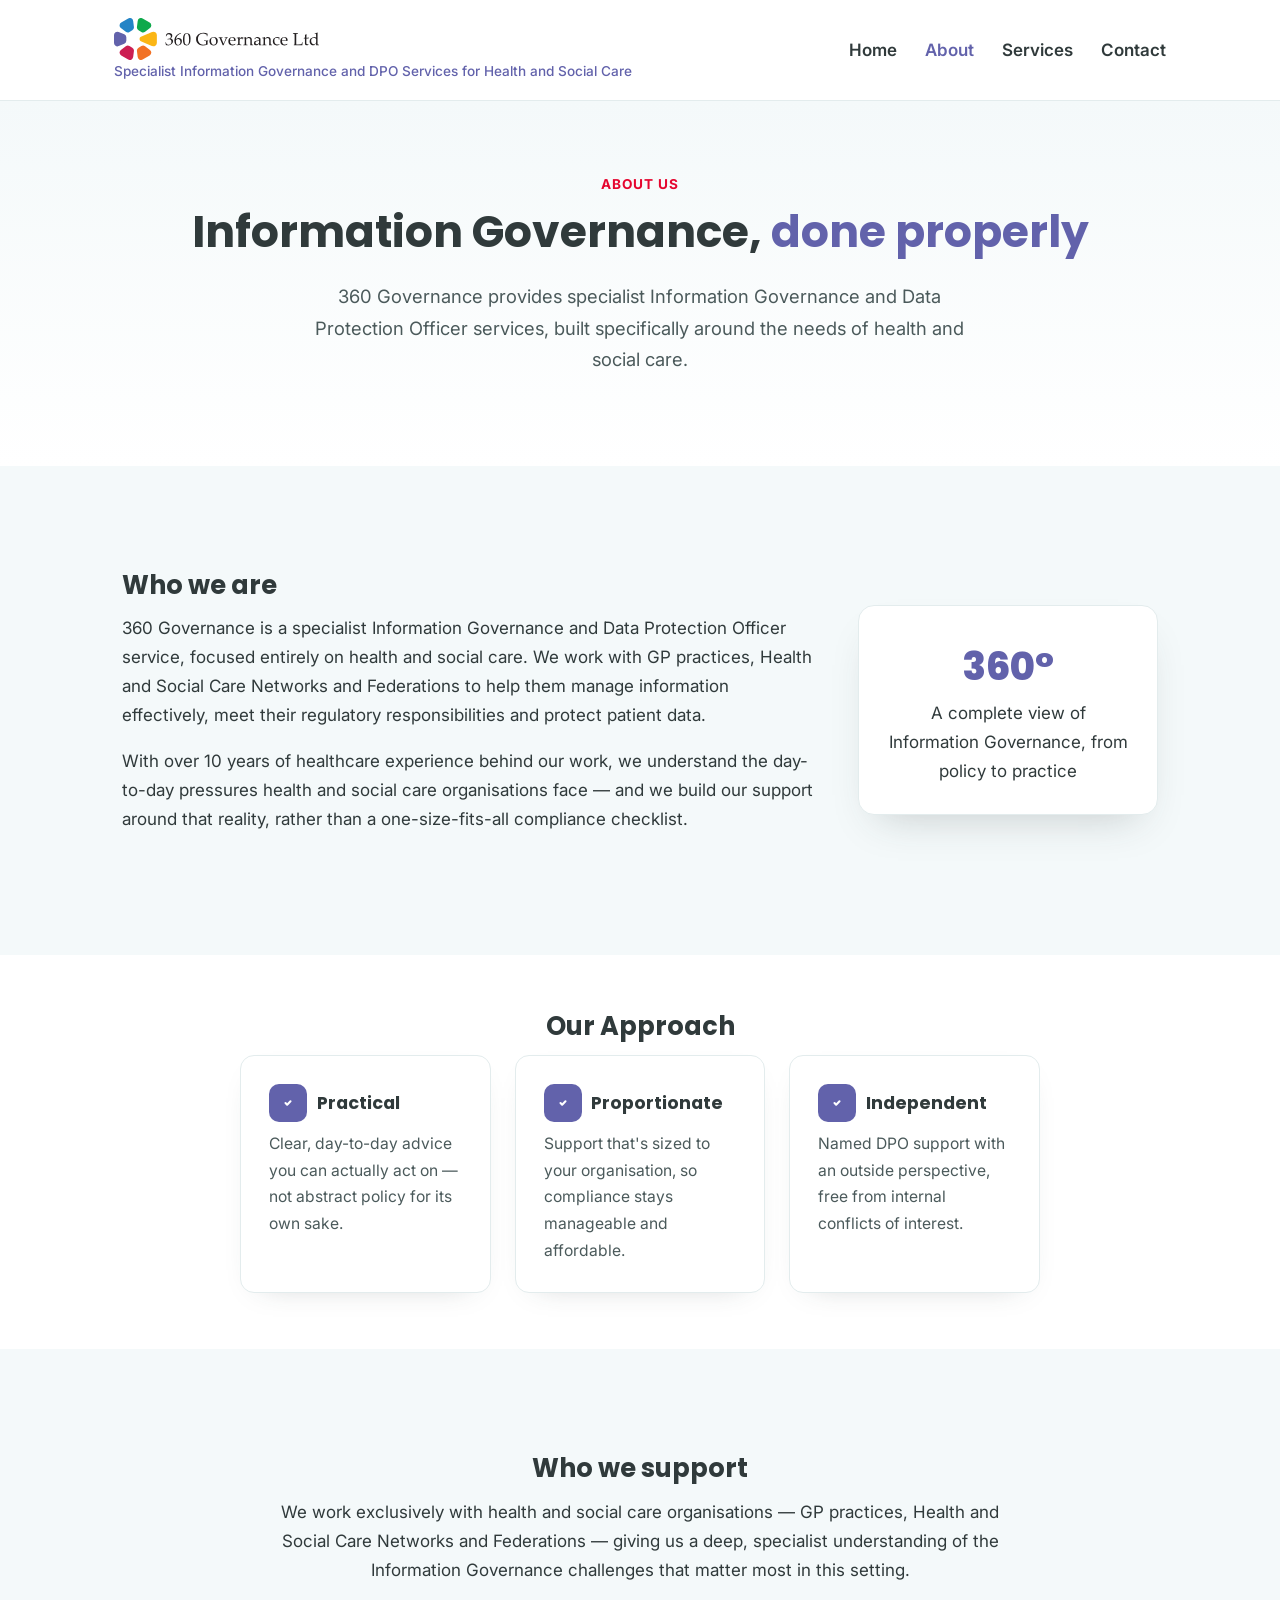
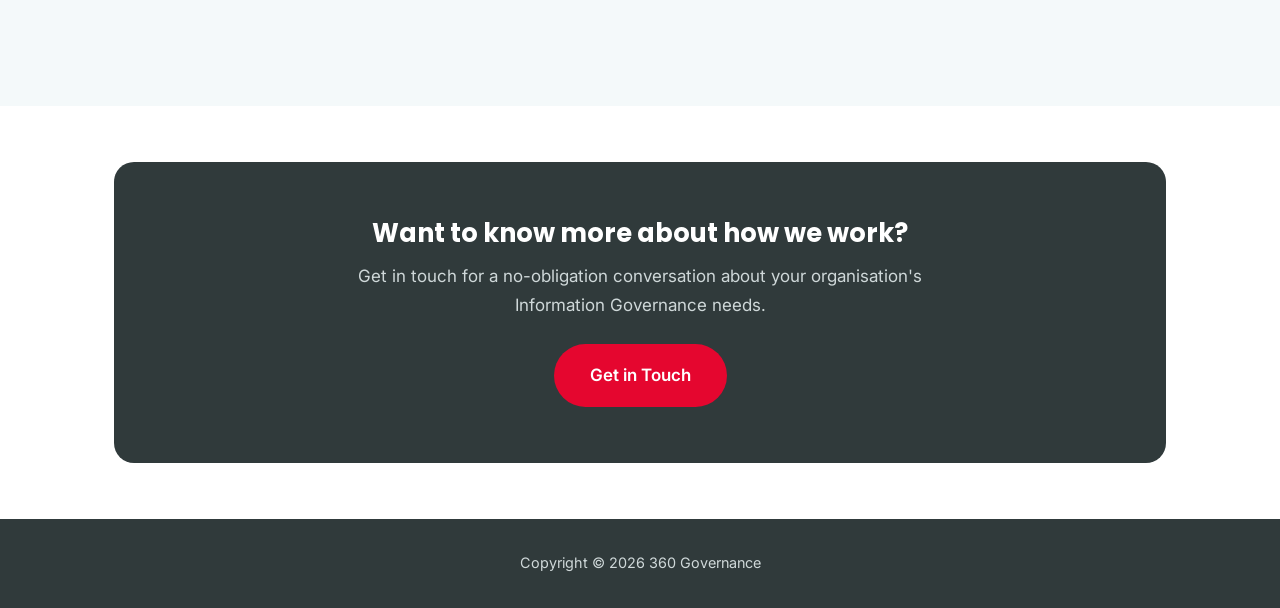
==== commit 4bbe714e: "Change primare care references to health and social care" ====
--- a/about.html
+++ b/about.html
@@ -4,7 +4,7 @@
 <meta charset="UTF-8">
 <meta name="viewport" content="width=device-width, initial-scale=1.0">
 <title>About | 360 Governance</title>
-<meta name="description" content="360 Governance is a specialist Information Governance and Data Protection Officer service, focused entirely on primary care.">
+<meta name="description" content="360 Governance is a specialist Information Governance and Data Protection Officer service, focused entirely on health and social care.">
 <link rel="preconnect" href="https://fonts.googleapis.com">
 <link rel="preconnect" href="https://fonts.gstatic.com" crossorigin>
 <link href="https://fonts.googleapis.com/css2?family=Inter:wght@400;500;600&family=Poppins:wght@600;700;800&display=swap" rel="stylesheet">
@@ -17,7 +17,7 @@
   <div class="container">
     <div class="brand">
       <a href="index.html" class="brand-logo-link"><img src="images/logo.svg" alt="360 Governance" class="brand-logo"></a>
-      <span class="site-tagline">Specialist Information Governance and DPO Services for Primary Care</span>
+      <span class="site-tagline">Specialist Information Governance and DPO Services for Health and Social Care</span>
     </div>
     <nav class="main-nav">
       <ul>
@@ -34,7 +34,7 @@
   <div class="container">
     <div class="hero-eyebrow">About Us</div>
     <h1>Information Governance, <span class="accent">done properly</span></h1>
-    <p class="lead">360 Governance provides specialist Information Governance and Data Protection Officer services, built specifically around the needs of primary care.</p>
+    <p class="lead">360 Governance provides specialist Information Governance and Data Protection Officer services, built specifically around the needs of health and social care.</p>
   </div>
 </section>
 
@@ -42,8 +42,8 @@
   <div class="container section-alt-inner hero-grid">
     <div>
       <h2>Who we are</h2>
-      <p>360 Governance is a specialist Information Governance and Data Protection Officer service, focused entirely on primary care. We work with GP practices, Primary Care Networks and Federations to help them manage information effectively, meet their regulatory responsibilities and protect patient data.</p>
-      <p>With over 10 years of healthcare experience behind our work, we understand the day-to-day pressures primary care organisations face — and we build our support around that reality, rather than a one-size-fits-all compliance checklist.</p>
+      <p>360 Governance is a specialist Information Governance and Data Protection Officer service, focused entirely on health and social care. We work with GP practices, Health and Social Care Networks and Federations to help them manage information effectively, meet their regulatory responsibilities and protect patient data.</p>
+      <p>With over 10 years of healthcare experience behind our work, we understand the day-to-day pressures health and social care organisations face — and we build our support around that reality, rather than a one-size-fits-all compliance checklist.</p>
     </div>
     <div>
       <div class="hero-badge">
@@ -77,7 +77,7 @@
 <section class="section-alt">
   <div class="container section-alt-inner section-center">
     <h2>Who we support</h2>
-    <p>We work exclusively with primary care organisations — GP practices, Primary Care Networks and Federations — giving us a deep, specialist understanding of the Information Governance challenges that matter most in this setting.</p>
+    <p>We work exclusively with health and social care organisations — GP practices, Health and Social Care Networks and Federations — giving us a deep, specialist understanding of the Information Governance challenges that matter most in this setting.</p>
   </div>
 </section>
 
